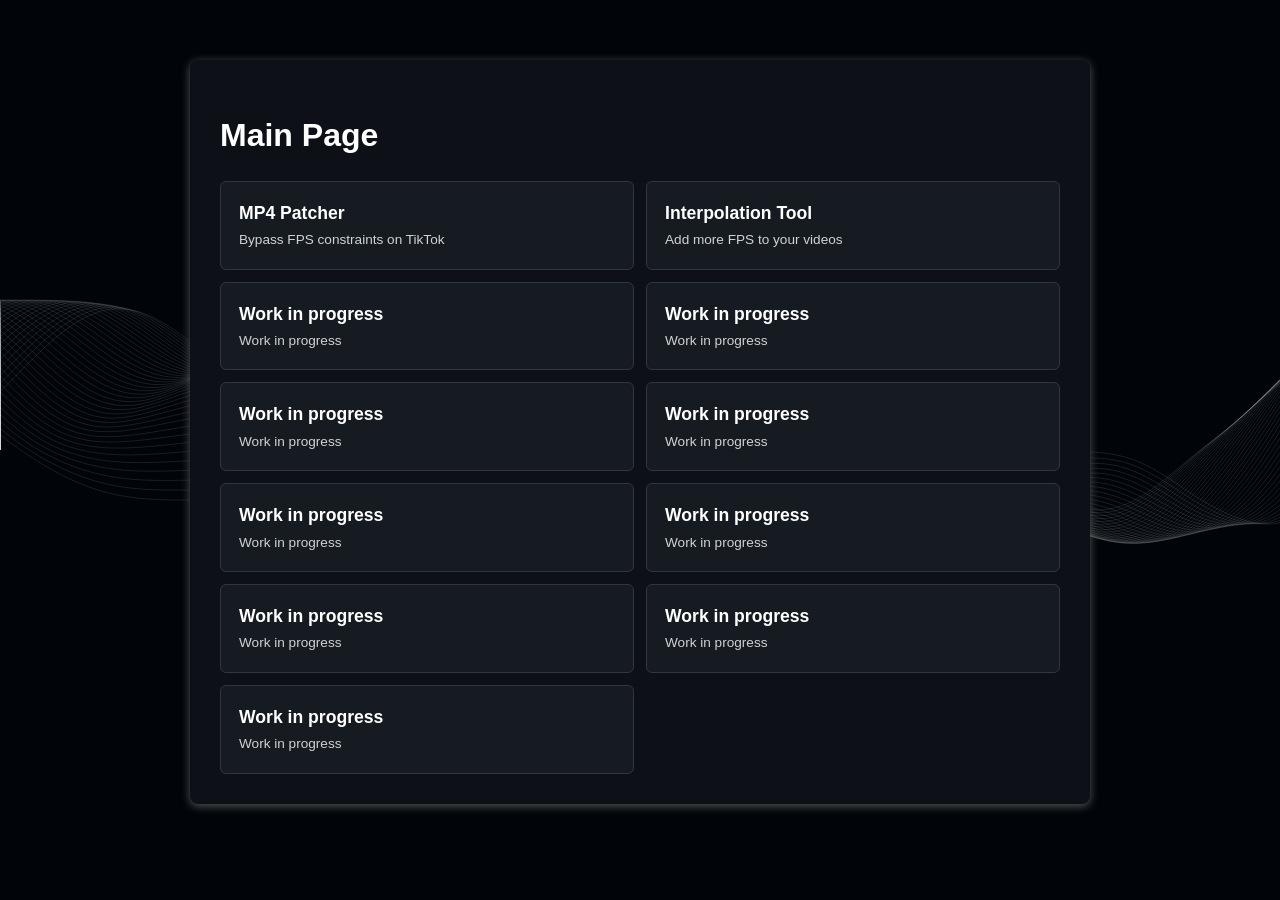
==== index.html @ 6de4efb6 "sigma interface" ====
<!DOCTYPE html>
<html lang="en">
<head>
    <meta charset="UTF-8">
    <meta name="viewport" content="width=device-width, initial-scale=1.0">
    <title>voxzymi</title>
    <style>
        body { font-family: sans-serif; line-height: 1.5; max-width: 900px; margin: 40px auto; padding: 20px; background: #010409; color: #ffffff }
        .container { background: #0d1117; padding: 30px; border-radius: 8px; box-shadow: 0 2px 10px rgba(88, 88, 88);}
        
        .link-list {
            display: grid;
            grid-template-columns: repeat(auto-fill, minmax(280px, 1fr));
            gap: 12px;            
            margin-top: 20px;
        }

        .card {
            display: flex;
            flex-direction: column;
            background: #161b22; 
            border: 1px solid #30363d;
            padding: 18px;
            border-radius: 6px;
            text-decoration: none;
            color: #ffffff;
            transition: all 0.2s ease;
        }

        .card:hover {
            background: #454a50; 
            border-color: #ffffff;
            transform: translateY(-3px); 
        }

        .card h3 {
            margin: 0 0 4px 0;
            color: #ffffff;
            font-size: 1.1em;
        }

        .card p {
            margin: 0;
            font-size: 0.85em;
            color: #ffffff;
            opacity: 0.8;
        }

        @media (max-width: 600px) {
            .container { padding: 15px; }
            body { margin: 10px auto; }
            .link-list { grid-template-columns: 1fr; }
        }
        .background-canvas {
            position: fixed;
            inset: 0;
            width: 100%;
            height: 100%;
            z-index: -1;
            pointer-events: none;
            background: transparent;
            max-height: none;
            border: none;
            border-radius: 0;
        }
    </style>
</head>
<body>
<canvas id="backgroundCanvas" class="background-canvas"></canvas>
    <div class="container">
        <h1>Main Page</h1>
        
        <div class="link-list">
            <a href="patcher.html" class="card">
                <h3>MP4 Patcher</h3>
                <p>Bypass FPS constraints on TikTok</p>
            </a>

            <a href="interpolation.html" class="card">
                <h3>Interpolation Tool</h3>
                <p>Add more FPS to your videos</p>
            </a>

            <a href="#" class="card">
                <h3>Work in progress</h3>
                <p>Work in progress</p>
            </a>

            <a href="#" class="card">
                <h3>Work in progress</h3>
                <p>Work in progress</p>
            </a>

            <a href="#" class="card">
                <h3>Work in progress</h3>
                <p>Work in progress</p>
            </a>

            <a href="#" class="card">
                <h3>Work in progress</h3>
                <p>Work in progress</p>
            </a>

            <a href="#" class="card">
                <h3>Work in progress</h3>
                <p>Work in progress</p>
            </a>

            <a href="#" class="card">
                <h3>Work in progress</h3>
                <p>Work in progress</p>
            </a>

            <a href="#" class="card">
                <h3>Work in progress</h3>
                <p>Work in progress</p>
            </a>

            <a href="#" class="card">
                <h3>Work in progress</h3>
                <p>Work in progress</p>
            </a>

            <a href="#" class="card">
                <h3>Work in progress</h3>
                <p>Work in progress</p>
            </a>
        </div>
    </div>

<script src="background.js"></script>
</body>
</html>
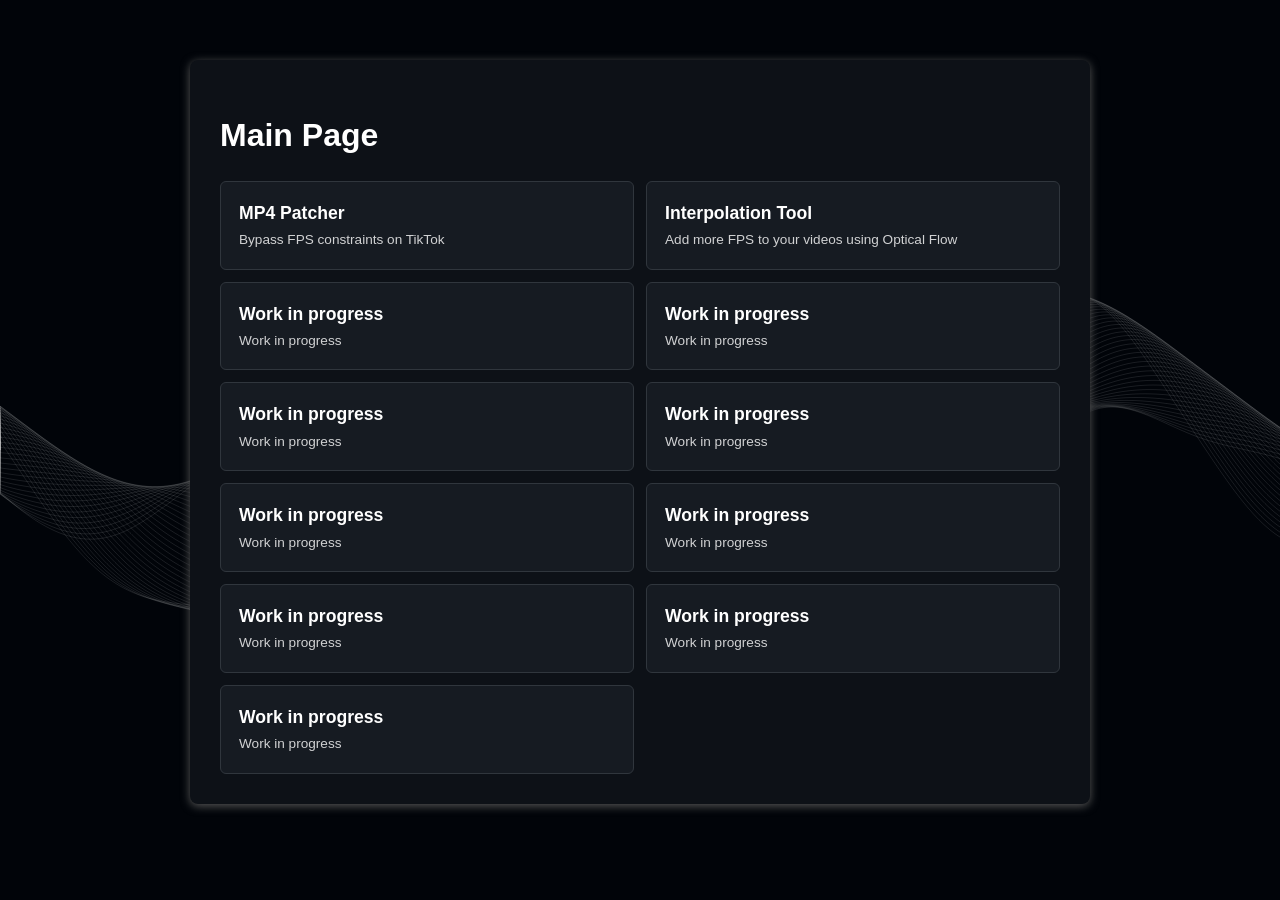
==== commit 0af12e8f: "optical flow switch" ====
--- a/index.html
+++ b/index.html
@@ -78,7 +78,7 @@
 
             <a href="interpolation.html" class="card">
                 <h3>Interpolation Tool</h3>
-                <p>Add more FPS to your videos</p>
+                <p>Add more FPS to your videos using Optical Flow</p>
             </a>
 
             <a href="#" class="card">
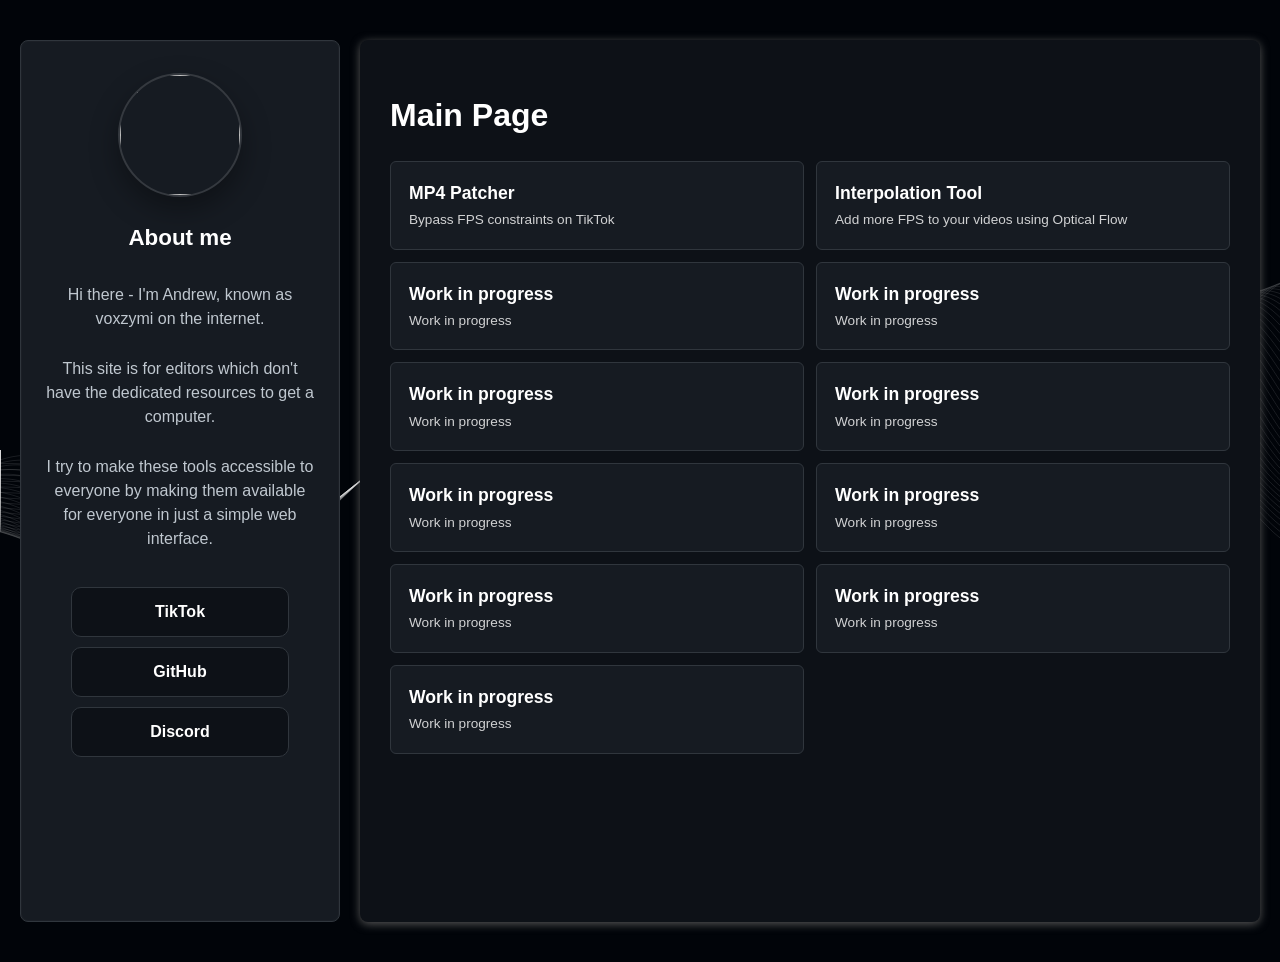
==== commit 0d6a4b3e: "added cool social stuff yes sigma" ====
--- a/index.html
+++ b/index.html
@@ -5,9 +5,18 @@
     <meta name="viewport" content="width=device-width, initial-scale=1.0">
     <title>voxzymi</title>
     <style>
-        body { font-family: sans-serif; line-height: 1.5; max-width: 900px; margin: 40px auto; padding: 20px; background: #010409; color: #ffffff }
+        body { font-family: sans-serif; line-height: 1.5; background: #010409; color: #ffffff; margin: 0; padding: 20px; }
+        .page-grid { display: grid; grid-template-columns: 320px minmax(0, 1fr); gap: 20px; max-width: 1400px; min-height: calc(100vh - 40px); margin: 20px auto; }
         .container { background: #0d1117; padding: 30px; border-radius: 8px; box-shadow: 0 2px 10px rgba(88, 88, 88);}
-        
+        .about-panel { display: flex; flex-direction: column; align-items: center; justify-content: flex-start; background: #161b22; border: 1px solid #30363d; border-radius: 8px; padding: 32px 24px; min-height: calc(100vh - 84px); box-shadow: inset 0 0 0 1px rgba(255,255,255,0.02); }
+        .about-panel h2 { margin: 0.5rem 0 1rem; font-size: 1.4rem; }
+        .about-panel p { margin: 0.8rem 0; color: #c9d1d9; opacity: 0.95; text-align: center; }
+        .profile-photo { width: 120px; height: 120px; border-radius: 999px; overflow: hidden; border: 2px solid #ffffff22; box-shadow: 0 12px 28px rgba(0,0,0,0.35); margin-bottom: 1rem; }
+        .profile-photo img { width: 100%; height: 100%; object-fit: cover; display: block; }
+        .social-list { list-style: none; padding: 0; margin: 1.5rem auto 0; display: grid; gap: 10px; justify-items: center; }
+        .social-list a { display: inline-flex; width: auto; min-width: 180px; justify-content: center; padding: 12px 18px; border-radius: 10px; background: #0d1117; color: #ffffff; text-decoration: none; border: 1px solid #30363d; transition: background 0.2s ease, transform 0.2s ease; text-align: center; }
+        .social-list a:hover { background: #21262d; transform: translateY(-1px); }
+        .social-list a span { opacity: 0.8; font-size: 0.95rem; }
         .link-list {
             display: grid;
             grid-template-columns: repeat(auto-fill, minmax(280px, 1fr));
@@ -46,8 +55,13 @@
             opacity: 0.8;
         }
 
+        @media (max-width: 900px) {
+            .page-grid { grid-template-columns: 1fr; margin: 20px auto; }
+            .container { padding: 15px; }
+            .about-panel { padding: 20px; }
+        }
+
         @media (max-width: 600px) {
-            .container { padding: 15px; }
             body { margin: 10px auto; }
             .link-list { grid-template-columns: 1fr; }
         }
@@ -67,10 +81,25 @@
 </head>
 <body>
 <canvas id="backgroundCanvas" class="background-canvas"></canvas>
-    <div class="container">
-        <h1>Main Page</h1>
-        
-        <div class="link-list">
+    <div class="page-grid">
+        <aside class="about-panel">
+            <div class="profile-photo">
+                <img src="https://cdn.discordapp.com/embed/avatars/3.png?size=4096">
+            </div>
+            <h2>About me</h2>
+            <p>Hi there - I'm Andrew, known as voxzymi on the internet.</p>
+            <p>This site is for editors which don't have the dedicated resources to get a computer.</p>
+            <p>I try to make these tools accessible to everyone by making them available for everyone in just a simple web interface.</p>
+            <ul class="social-list">
+                <li><a href="https://tiktok.com/@voxzymi" target="_blank" rel="noreferrer"><strong>TikTok</strong><br></a></li>
+                <li><a href="https://github.com/voxzymi" target="_blank" rel="noreferrer"><strong>GitHub</strong><br></a></li>
+                <li><a href="https://discord.gg/your-invite" target="_blank" rel="noreferrer"><strong>Discord</strong><br></a></li>
+            </ul>
+        </aside>
+        <div class="container">
+            <h1>Main Page</h1>
+            
+            <div class="link-list">
             <a href="patcher.html" class="card">
                 <h3>MP4 Patcher</h3>
                 <p>Bypass FPS constraints on TikTok</p>
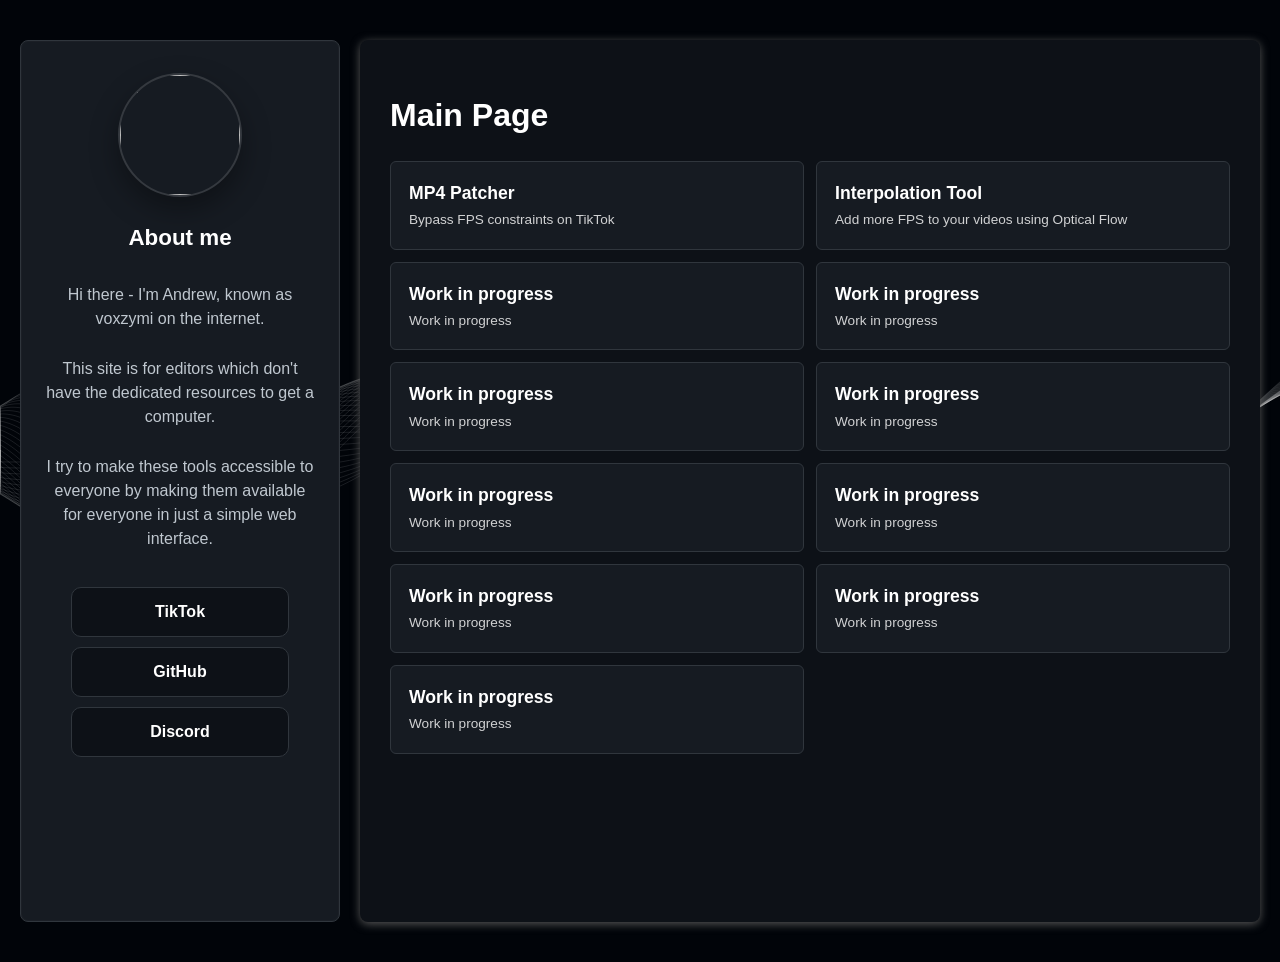
==== commit 49fc2e8c: "discord invite" ====
--- a/index.html
+++ b/index.html
@@ -93,7 +93,7 @@
             <ul class="social-list">
                 <li><a href="https://tiktok.com/@voxzymi" target="_blank" rel="noreferrer"><strong>TikTok</strong><br></a></li>
                 <li><a href="https://github.com/voxzymi" target="_blank" rel="noreferrer"><strong>GitHub</strong><br></a></li>
-                <li><a href="https://discord.gg/your-invite" target="_blank" rel="noreferrer"><strong>Discord</strong><br></a></li>
+                <li><a href="https://discord.gg/HSd9gxZSxs" target="_blank" rel="noreferrer"><strong>Discord</strong><br></a></li>
             </ul>
         </aside>
         <div class="container">
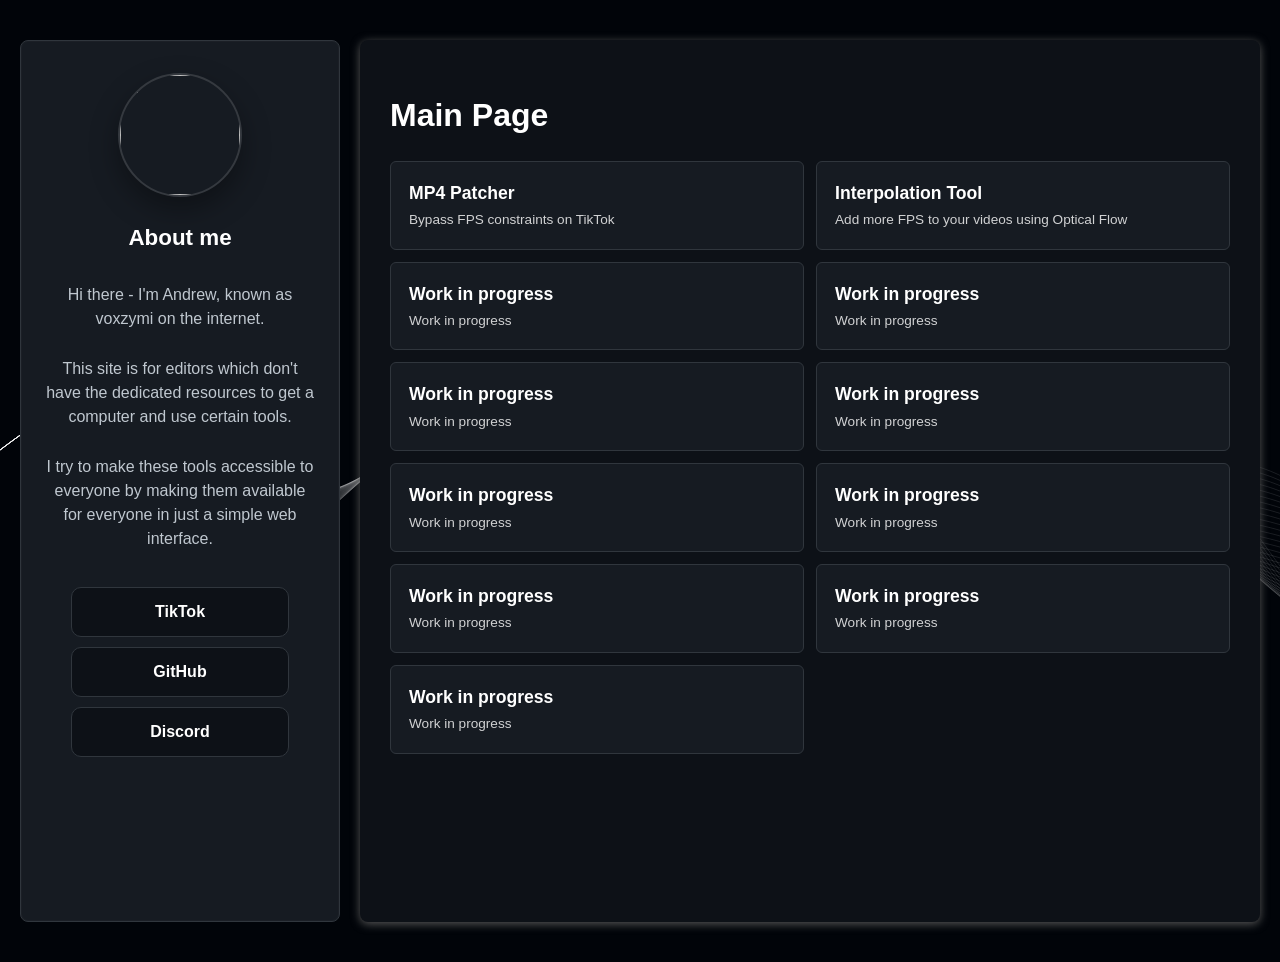
==== commit 9fc0a623: "small change" ====
--- a/index.html
+++ b/index.html
@@ -88,7 +88,7 @@
             </div>
             <h2>About me</h2>
             <p>Hi there - I'm Andrew, known as voxzymi on the internet.</p>
-            <p>This site is for editors which don't have the dedicated resources to get a computer.</p>
+            <p>This site is for editors which don't have the dedicated resources to get a computer and use certain tools.</p>
             <p>I try to make these tools accessible to everyone by making them available for everyone in just a simple web interface.</p>
             <ul class="social-list">
                 <li><a href="https://tiktok.com/@voxzymi" target="_blank" rel="noreferrer"><strong>TikTok</strong><br></a></li>
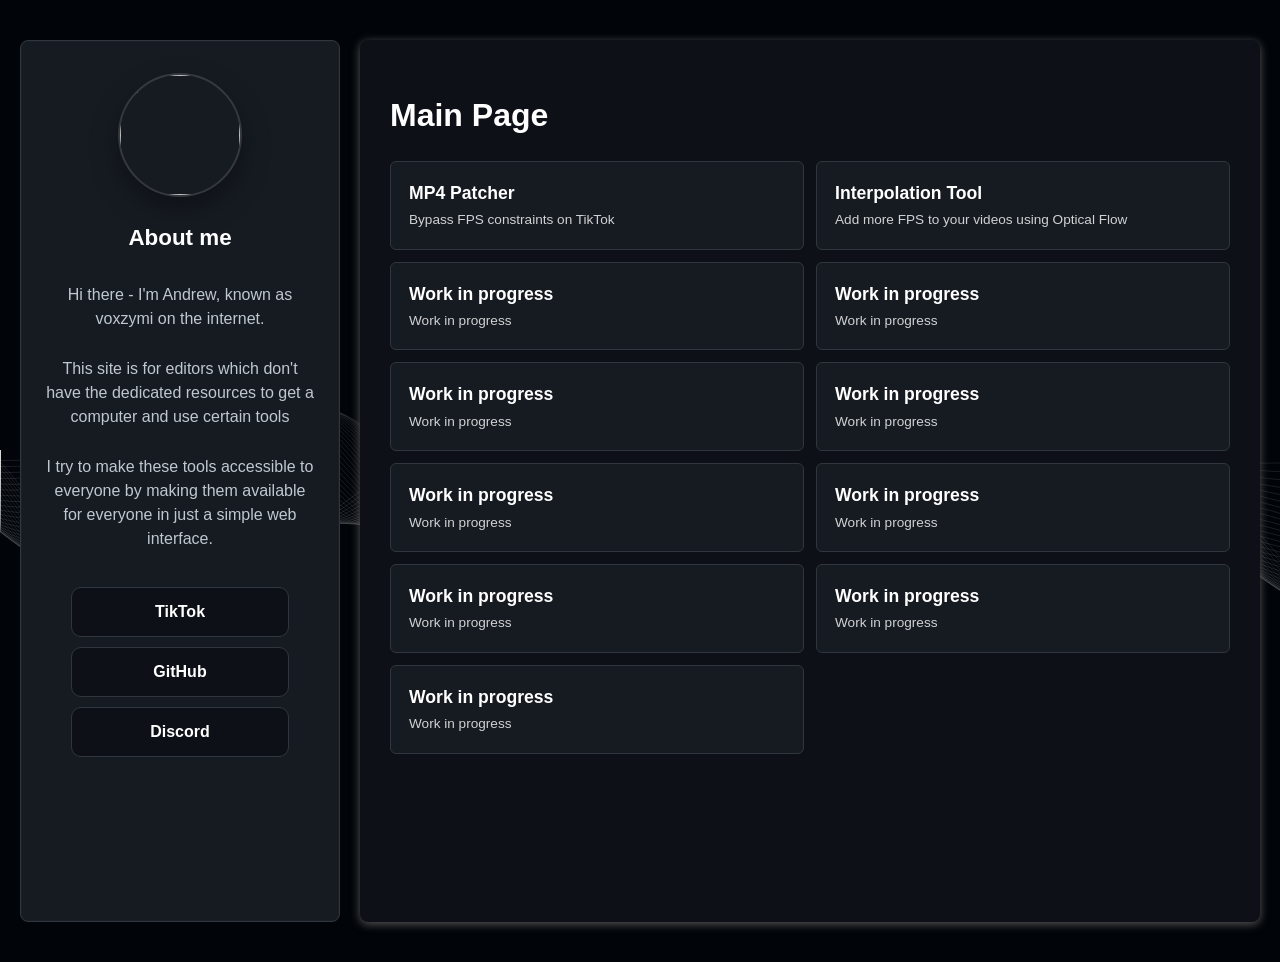
==== commit 7f21f16f: "Update index.html" ====
--- a/index.html
+++ b/index.html
@@ -88,7 +88,7 @@
             </div>
             <h2>About me</h2>
             <p>Hi there - I'm Andrew, known as voxzymi on the internet.</p>
-            <p>This site is for editors which don't have the dedicated resources to get a computer and use certain tools.</p>
+            <p>This site is for editors which don't have the dedicated resources to get a computer and use certain tools</p>
             <p>I try to make these tools accessible to everyone by making them available for everyone in just a simple web interface.</p>
             <ul class="social-list">
                 <li><a href="https://tiktok.com/@voxzymi" target="_blank" rel="noreferrer"><strong>TikTok</strong><br></a></li>
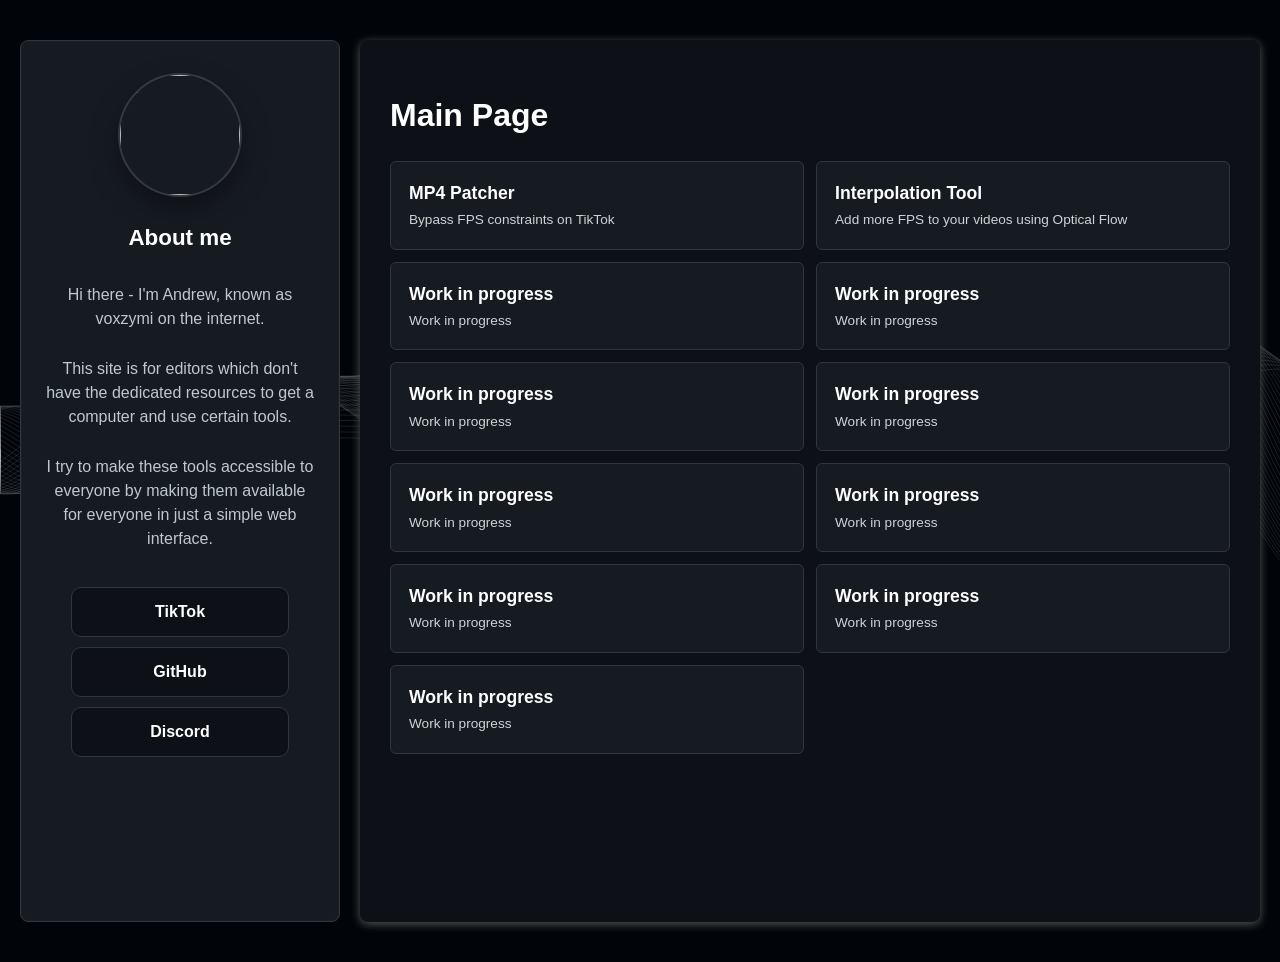
==== commit 7bb0e6f8: "TEST" ====
--- a/index.html
+++ b/index.html
@@ -88,7 +88,7 @@
             </div>
             <h2>About me</h2>
             <p>Hi there - I'm Andrew, known as voxzymi on the internet.</p>
-            <p>This site is for editors which don't have the dedicated resources to get a computer and use certain tools</p>
+            <p>This site is for editors which don't have the dedicated resources to get a computer and use certain tools.</p>
             <p>I try to make these tools accessible to everyone by making them available for everyone in just a simple web interface.</p>
             <ul class="social-list">
                 <li><a href="https://tiktok.com/@voxzymi" target="_blank" rel="noreferrer"><strong>TikTok</strong><br></a></li>
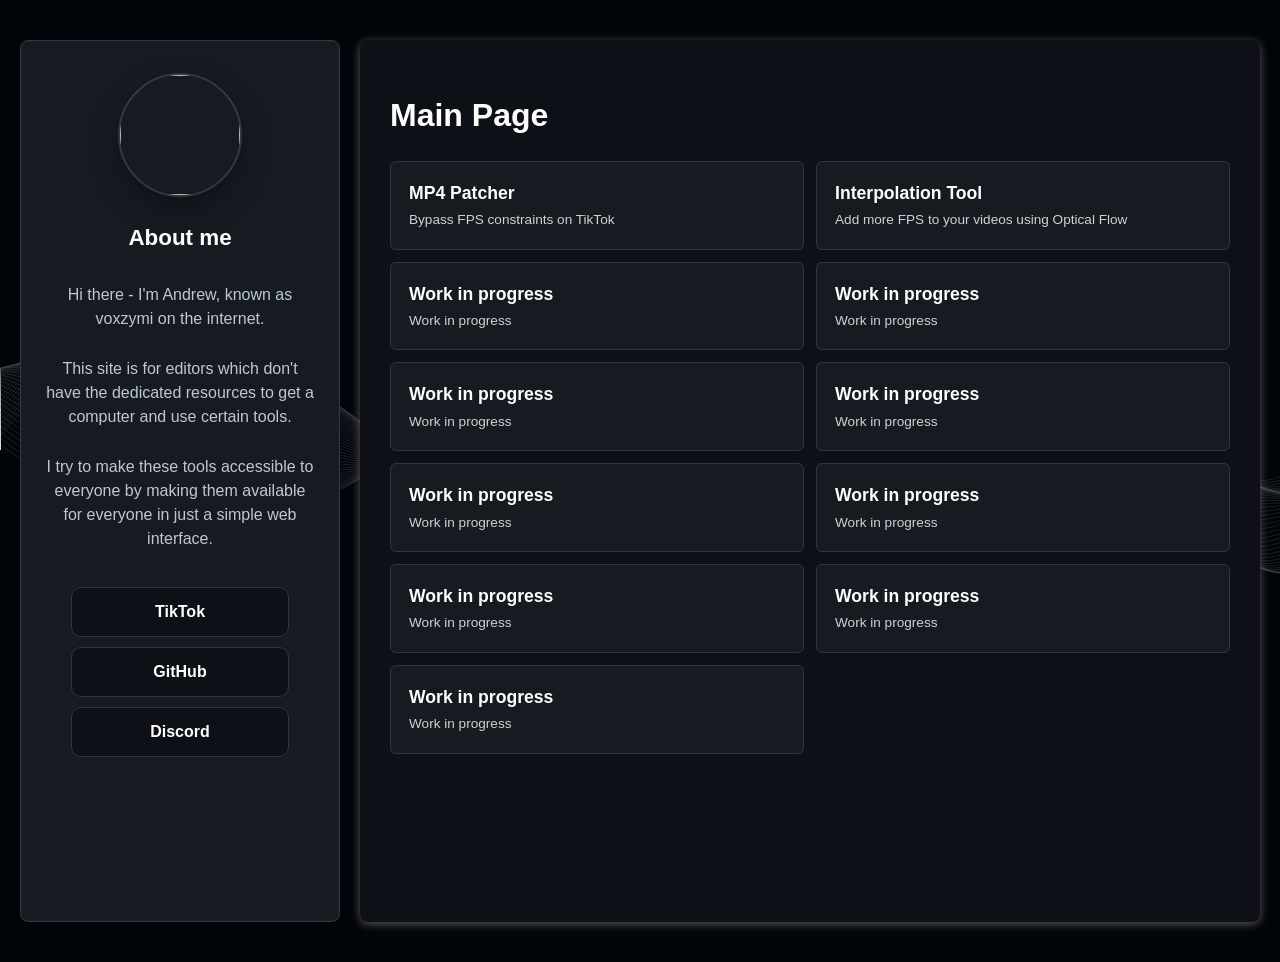
==== commit 68378490: "animations tuff hella tuff" ====
--- a/index.html
+++ b/index.html
@@ -4,6 +4,7 @@
     <meta charset="UTF-8">
     <meta name="viewport" content="width=device-width, initial-scale=1.0">
     <title>voxzymi</title>
+    <link rel="stylesheet" href="animations.css">
     <style>
         body { font-family: sans-serif; line-height: 1.5; background: #010409; color: #ffffff; margin: 0; padding: 20px; }
         .page-grid { display: grid; grid-template-columns: 320px minmax(0, 1fr); gap: 20px; max-width: 1400px; min-height: calc(100vh - 40px); margin: 20px auto; }
@@ -80,9 +81,9 @@
     </style>
 </head>
 <body>
-<canvas id="backgroundCanvas" class="background-canvas"></canvas>
-    <div class="page-grid">
-        <aside class="about-panel">
+<canvas id="backgroundCanvas" class="background-canvas  "></canvas>
+    <div class="page-grid  ">
+        <aside class="about-panel  ">
             <div class="profile-photo">
                 <img src="https://cdn.discordapp.com/embed/avatars/3.png?size=4096">
             </div>
@@ -96,61 +97,61 @@
                 <li><a href="https://discord.gg/HSd9gxZSxs" target="_blank" rel="noreferrer"><strong>Discord</strong><br></a></li>
             </ul>
         </aside>
-        <div class="container">
+        <div class="container  ">
             <h1>Main Page</h1>
             
             <div class="link-list">
-            <a href="patcher.html" class="card">
+            <a href="patcher.html" class="card  ">
                 <h3>MP4 Patcher</h3>
                 <p>Bypass FPS constraints on TikTok</p>
             </a>
 
-            <a href="interpolation.html" class="card">
+            <a href="interpolation.html" class="card  ">
                 <h3>Interpolation Tool</h3>
                 <p>Add more FPS to your videos using Optical Flow</p>
             </a>
 
-            <a href="#" class="card">
+            <a href="#" class="card  ">
                 <h3>Work in progress</h3>
                 <p>Work in progress</p>
             </a>
 
-            <a href="#" class="card">
+            <a href="#" class="card  ">
                 <h3>Work in progress</h3>
                 <p>Work in progress</p>
             </a>
 
-            <a href="#" class="card">
+            <a href="#" class="card  ">
                 <h3>Work in progress</h3>
                 <p>Work in progress</p>
             </a>
 
-            <a href="#" class="card">
+            <a href="#" class="card  ">
                 <h3>Work in progress</h3>
                 <p>Work in progress</p>
             </a>
 
-            <a href="#" class="card">
+            <a href="#" class="card  ">
                 <h3>Work in progress</h3>
                 <p>Work in progress</p>
             </a>
 
-            <a href="#" class="card">
+            <a href="#" class="card  ">
                 <h3>Work in progress</h3>
                 <p>Work in progress</p>
             </a>
 
-            <a href="#" class="card">
+            <a href="#" class="card  ">
                 <h3>Work in progress</h3>
                 <p>Work in progress</p>
             </a>
 
-            <a href="#" class="card">
+            <a href="#" class="card  ">
                 <h3>Work in progress</h3>
                 <p>Work in progress</p>
             </a>
 
-            <a href="#" class="card">
+            <a href="#" class="card  ">
                 <h3>Work in progress</h3>
                 <p>Work in progress</p>
             </a>
@@ -158,5 +159,6 @@
     </div>
 
 <script src="background.js"></script>
+<script src="animations.js"></script>
 </body>
 </html>
--- a/animations.css
+++ b/animations.css
@@ -0,0 +1,92 @@
+/* Page Transition Animations */
+:root {
+    --transition-duration: 400ms;
+    --transition-easing: cubic-bezier(0.4, 0, 0.2, 1);
+}
+
+/* Disable any "animate-in" animations until JS marks the page ready.
+   Prevents double-play when elements include the class in static HTML. */
+body:not(.animations-ready) [class*="animate-in"] {
+    animation: none !important;
+    opacity: 0 !important;
+}
+
+@keyframes fadeIn { from { opacity: 0; } to { opacity: 1; } }
+@keyframes fadeOut { from { opacity: 1; } to { opacity: 0; } }
+@keyframes slideInLeft { from { opacity: 0; transform: translateX(-60px); } to { opacity: 1; transform: translateX(0); } }
+@keyframes slideInUp { from { opacity: 0; transform: translateY(40px); } to { opacity: 1; transform: translateY(0); } }
+@keyframes slideInDown { from { opacity: 0; transform: translateY(-40px); } to { opacity: 1; transform: translateY(0); } }
+@keyframes zoomIn { from { opacity: 0; transform: scale(0.95); } to { opacity: 1; transform: scale(1); } }
+@keyframes bounceIn {
+    0% { opacity: 0; transform: scale(0.3); }
+    50% { opacity: 1; transform: scale(1.05); }
+    70% { transform: scale(0.9); }
+    100% { opacity: 1; transform: scale(1); }
+}
+
+body.page-entering { animation: fadeIn var(--transition-duration) var(--transition-easing) forwards; }
+body.page-leaving { animation: fadeOut var(--transition-duration) var(--transition-easing) forwards; }
+
+/* FIXED: Prevent elements from flashing before animation starts */
+body.page-entering .about-panel:not(.animate-in),
+body.page-entering .container:not(.animate-in),
+body.page-entering .page-grid:not(.animate-in),
+body.page-entering .card:not(.animate-in),
+body.page-entering h1:not(.animate-in),
+body.page-entering h2:not(.animate-in),
+body.page-entering button:not(.animate-in) {
+    opacity: 0;
+}
+
+.page-grid.animate-in, .container.animate-in { animation: slideInUp 500ms var(--transition-easing) forwards; }
+.about-panel.animate-in { animation: slideInLeft 500ms var(--transition-easing) forwards; }
+
+.card.animate-in, .input-group.animate-in { animation: slideInUp 400ms var(--transition-easing) forwards; }
+.card.animate-in:nth-child(1) { animation-delay: 150ms; }
+.card.animate-in:nth-child(2) { animation-delay: 200ms; }
+.card.animate-in:nth-child(3) { animation-delay: 250ms; }
+.card.animate-in:nth-child(4) { animation-delay: 300ms; }
+.card.animate-in:nth-child(5) { animation-delay: 350ms; }
+.card.animate-in:nth-child(n+6) { animation-delay: 400ms; }
+
+h1.animate-in, h2.animate-in { animation: slideInDown 400ms var(--transition-easing) forwards; }
+button.animate-in { animation: bounceIn 600ms var(--transition-easing) forwards; animation-delay: 300ms; }
+
+.social-list a.animate-in { animation: zoomIn 400ms var(--transition-easing) forwards; }
+.social-list a.animate-in:nth-child(1) { animation-delay: 200ms; }
+.social-list a.animate-in:nth-child(2) { animation-delay: 300ms; }
+.social-list a.animate-in:nth-child(3) { animation-delay: 400ms; }
+
+.profile-photo.animate-in { animation: bounceIn 600ms var(--transition-easing) forwards; animation-delay: 100ms; }
+
+/* Smooth transitions for interactive elements */
+.card, .social-list a, .home-link, button {
+    transition: transform 0.3s var(--transition-easing), background-color 0.3s var(--transition-easing), box-shadow 0.3s var(--transition-easing);
+}
+
+/* ... keep your existing keyframes ... */
+
+/* FIXED: Hover Lift Effect */
+/* Replacing 'animation: float' with 'transform' prevents the re-triggering bug */
+.card:hover,
+.social-list a:hover,
+.home-link:hover {
+    transform: translateY(-8px);
+    transition: transform 0.3s cubic-bezier(0.4, 0, 0.2, 1);
+}
+
+/* Ensure buttons and cards have a base transition for smooth landing */
+.card,
+.social-list a,
+.home-link,
+button {
+    transition: transform 0.3s ease, background 0.3s ease, box-shadow 0.3s ease;
+}
+
+/* FIXED: Prevent "Flash" by hiding elements before JS starts the animation */
+body.page-entering .card:not(.animate-in),
+body.page-entering .about-panel:not(.animate-in),
+body.page-entering .container:not(.animate-in),
+body.page-entering h1:not(.animate-in) {
+    opacity: 0;
+}
